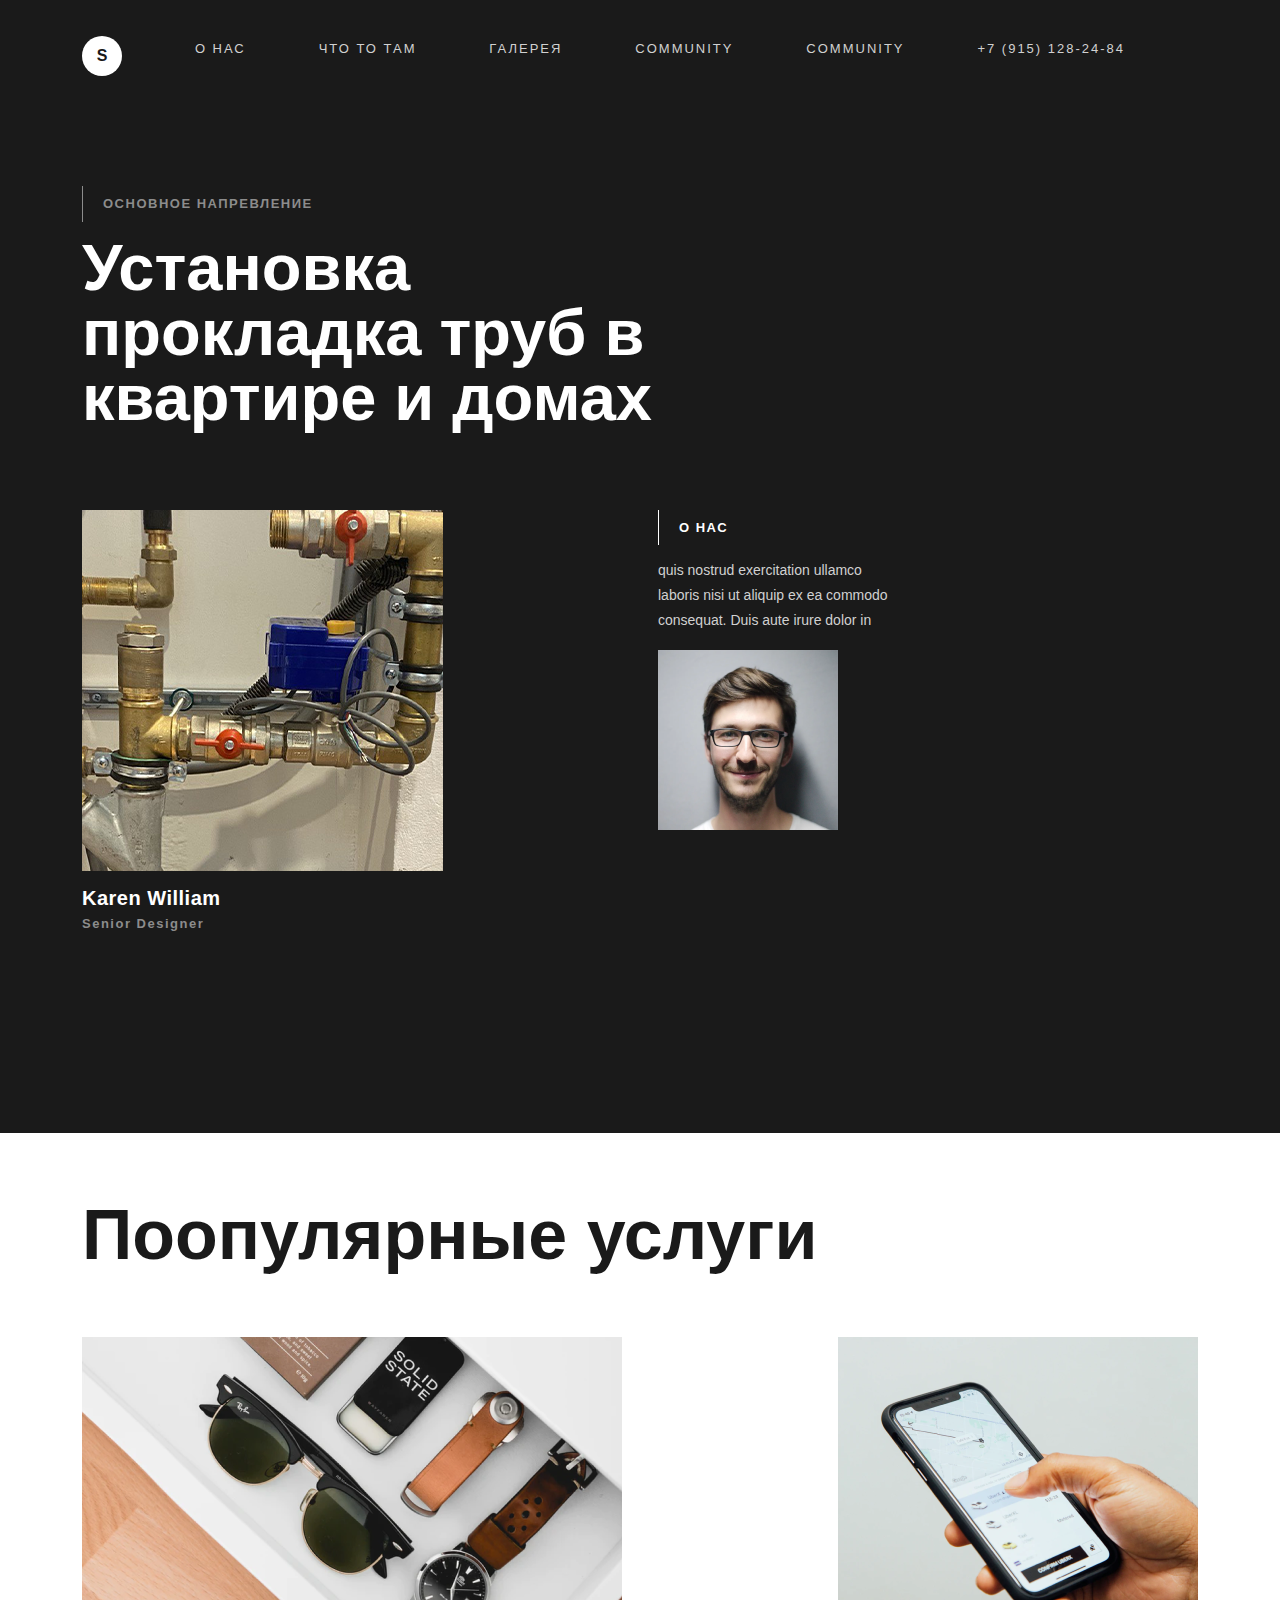
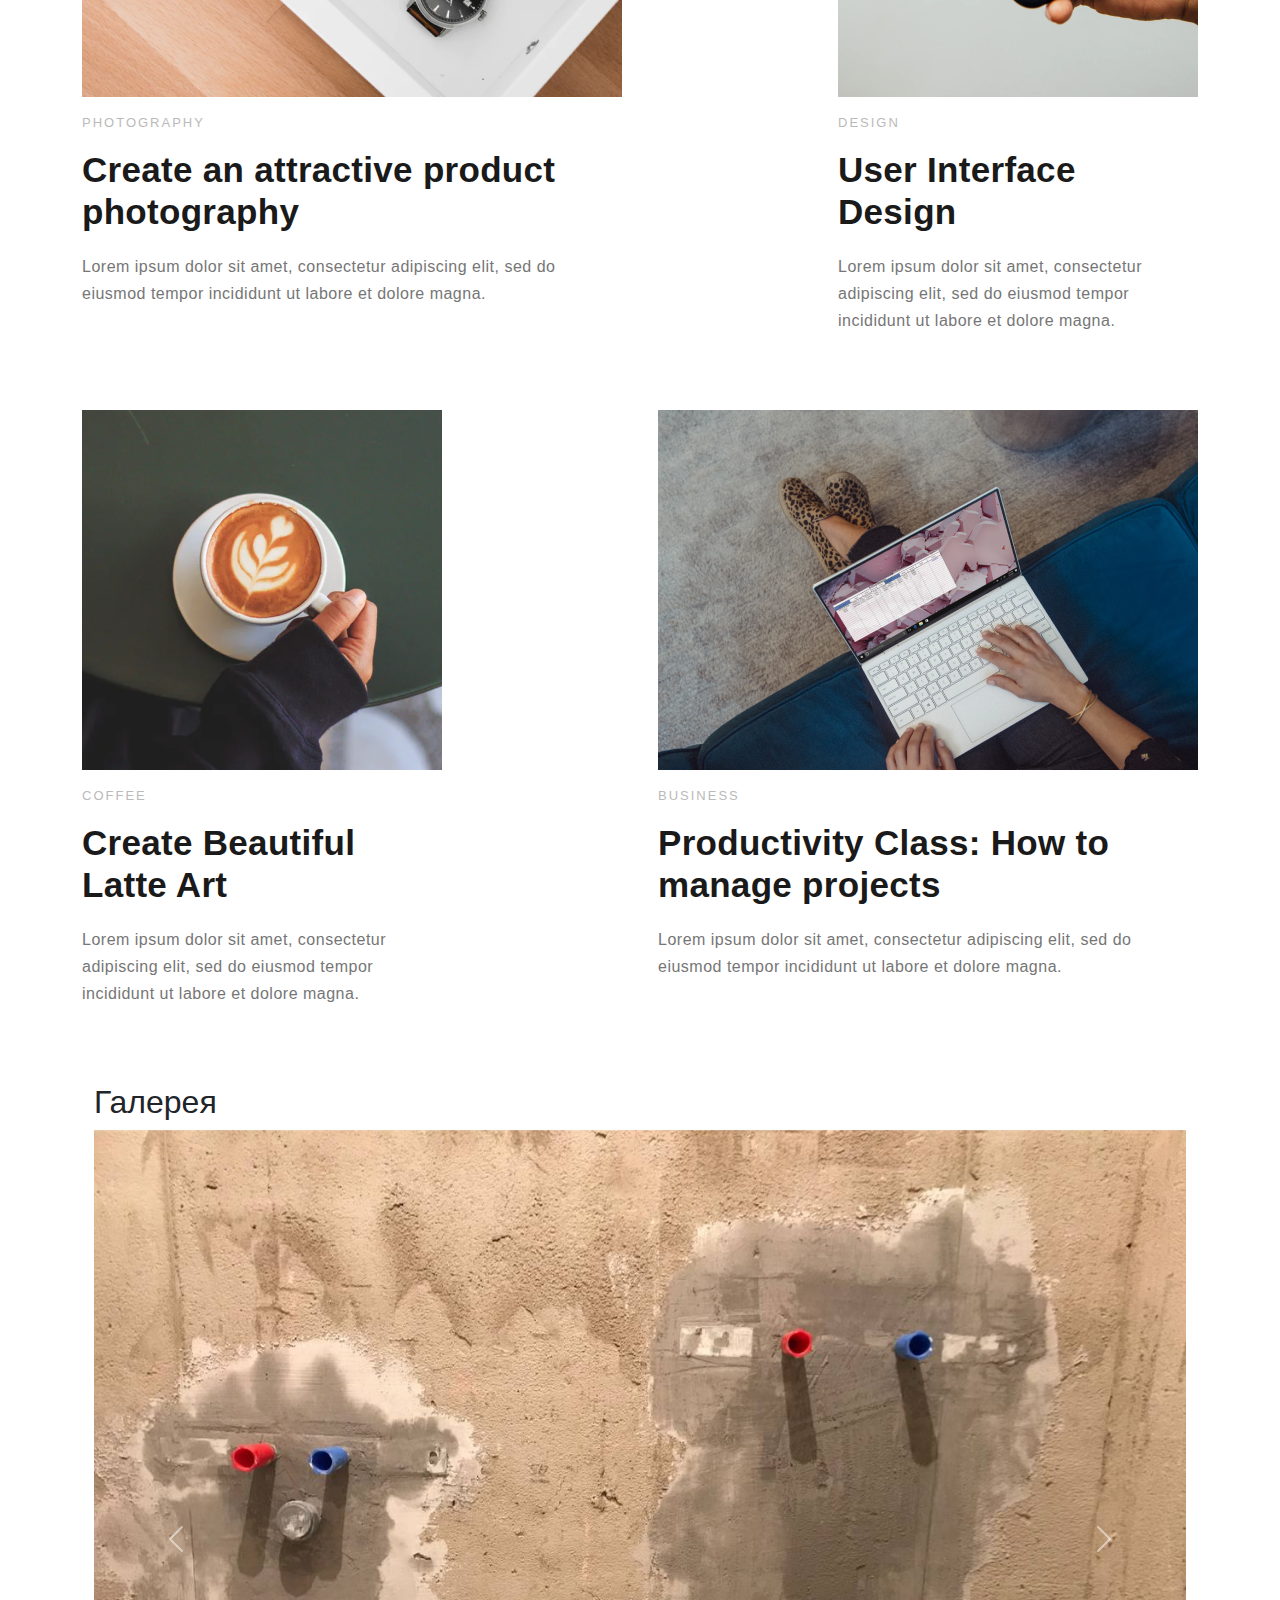
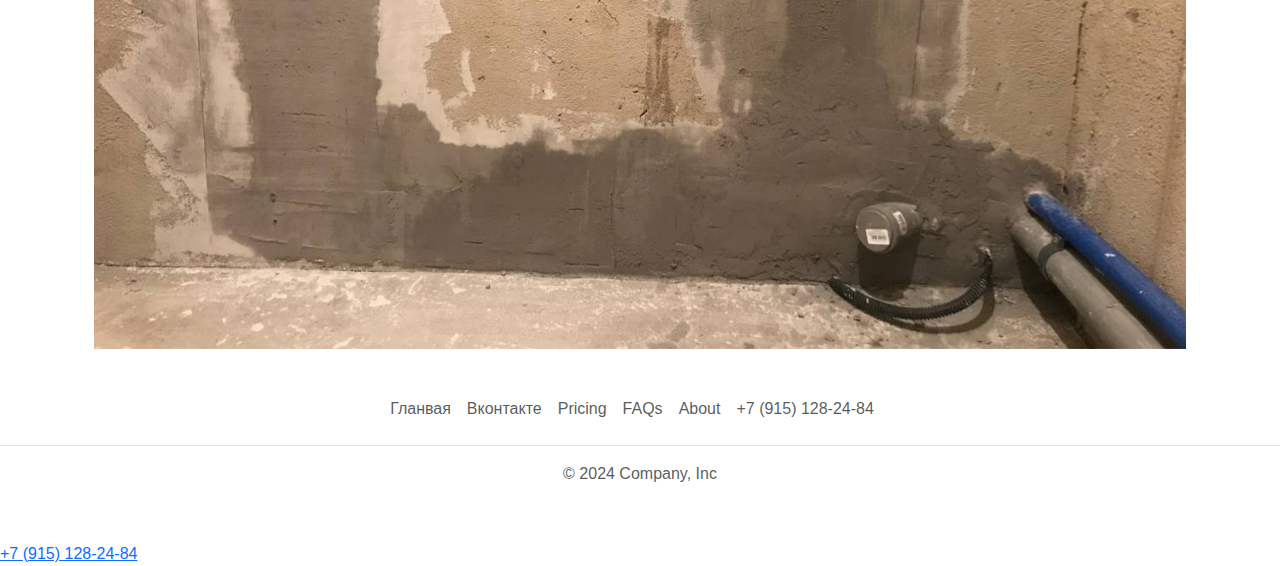
==== index.html @ 39fd5d06 "The main layout of the site has been made" ====
<!DOCTYPE html>
<html lang="en">

<head>
  <meta charset="UTF-8">
  <meta http-equiv="X-UA-Compatible" content="IE=edge">
  <meta name="viewport" content="width=device-width, initial-scale=1.0">
  <link rel="stylesheet" href="style.css">
  <link href="https://cdn.jsdelivr.net/npm/bootstrap@5.3.3/dist/css/bootstrap.min.css" rel="stylesheet" integrity="sha384-QWTKZyjpPEjISv5WaRU9OFeRpok6YctnYmDr5pNlyT2bRjXh0JMhjY6hW+ALEwIH" crossorigin="anonymous">
  <title>Установка прокладка труб в квартире и домах</title>
</head>
<!-- header -->
<body>
  <header class="header">
    <div class="container">
      <nav class="navigation">
        <a href="" class="logo">S</a>
        <a href="/" class="mob-btn">=</a>
        <ul class="navigation-holder">
          <li class="nav-links">
            <a href="expoler.html">О нас</a>
          </li>
          <li class="nav-links">
            <a href="#">что то там</a>
          </li>
          <li class="nav-links">
            <a href="gallery.html">Галерея</a>
          </li>
          <li class="nav-links">
            <a href="#">Community</a>
          </li>
          <li class="nav-links">
            <a href="">Community</a>
          </li>
          <li class="nav-links">
            <a href="tel:">+7 (915) 128-24-84</a>
          </li>
        </ul>
      </nav>
      <section class="header-title">
        <span class="header-subtitle-text">Основное напревление</span>
        <h1 class="header-title-text">
          Установка прокладка труб в квартире и домах
        </h1>
 
      </section>
      <section class="header-info-block">
        <div class="card-info">
          <img src="img/girl-avatar.png" alt="" class="card-info-img">
          <h2 class="info-title">Karen William</h2>
          <span class="info-subtitle">Senior Designer</span>
        </div>

        <div class="card-about">
          <div class="about-text-wrapper">
            <span class="about-subtitle-text">О нас</span>
            <p class="about-desc">
              quis nostrud exercitation ullamco
              laboris nisi ut aliquip ex ea commodo
              consequat. Duis aute irure dolor in
            </p>
          </div>

          <div class="audio-holder">
<img src="img/man-avatar.png" alt="">
            </div>
            <div class="audio-author">
              </div>
            </div>
          </div>
        </div>
      </section> <!-- Конец header -->
    </div>
  </header>
  
                  <!-- exploler -->
  <main class="main-content">
    <div class="container">
      <section class="exploler">
        <h1 class="course-section-title">Поопулярные услуги <br> </h1>

        <section class="course-row">
          <div class="course-card card-big">
            <div class="img-container img-card-1">
              </span>
            </div>

            <div class="info-container">
              <h4 class="course-category">PHOTOGRAPHY</h4>

              <h2 class="course-title">Create an attractive product photography</h2>

              <p class="course-desc">Lorem ipsum dolor sit amet, consectetur
                adipiscing elit, sed do eiusmod tempor
                incididunt ut labore et dolore magna.
              </p>
            </div>
          </div>

          <div class="course-card card-small">
            <div class="img-container img-card-2">
 
              </span>
            </div>

            <div class="info-container">
              <h4 class="course-category">DESIGN</h4>

              <h2 class="course-title">User Interface Design</h2>

              <p class="course-desc">Lorem ipsum dolor sit amet, consectetur
                adipiscing elit, sed do eiusmod tempor
                incididunt ut labore et dolore magna.
              </p>
            </div>
          </div>
        </section>

        <section class="course-row">
          <div class="course-card card-small">
            <div class="img-container img-card-3">
              </span>
            </div>

            <div class="info-container">
              <h4 class="course-category">COFFEE</h4>

              <h2 class="course-title">Create Beautiful Latte Art</h2>

              <p class="course-desc">Lorem ipsum dolor sit amet, consectetur
                adipiscing elit, sed do eiusmod tempor
                incididunt ut labore et dolore magna.
              </p>
            </div>
          </div>

          <div class="course-card card-big">
            <div class="img-container img-card-4">

              </span>
            </div>

            <div class="info-container">
              <h4 class="course-category">BUSINESS</h4>

              <h2 class="course-title">Productivity Class: How to manage projects</h2>

              <p class="course-desc">Lorem ipsum dolor sit amet, consectetur
                adipiscing elit, sed do eiusmod tempor
                incididunt ut labore et dolore magna.
              </p>
            </div>
          </div>
        </section>

      </section> <!-- конец section.courses -->

                     <!-- gallery -->
                     <div class="container-sm">
                      <h2>Галерея</h2>
                     <div id="carouselExampleAutoplaying" class="carousel slide" data-bs-ride="carousel">
                      <div class="carousel-inner">
                        <div class="carousel-item active">
                          <img src="img/12.jpg" class="d-block w-100" alt="...">
                        </div>
                        <div class="carousel-item">
                          <img src="img/15.jpg" class="d-block w-100" alt="...">
                        </div>
                        <div class="carousel-item">
                          <img src="img/14.jpg" class="d-block w-100" alt="...">
                        </div>
                      </div>
                      <button class="carousel-control-prev" type="button" data-bs-target="#carouselExampleAutoplaying" data-bs-slide="prev">
                        <span class="carousel-control-prev-icon" aria-hidden="true"></span>
                        <span class="visually-hidden">Предыдущий</span>
                      </button>
                      <button class="carousel-control-next" type="button" data-bs-target="#carouselExampleAutoplaying" data-bs-slide="next">
                        <span class="carousel-control-next-icon" aria-hidden="true"></span>
                        <span class="visually-hidden">Следующий</span>
                      </button>
                    </div>
                  </div>

    </div>
  </main>
  
  <footer class="py-3 my-4">
    <ul class="nav justify-content-center border-bottom pb-3 mb-3">
      <li class="nav-item"><a href="#" class="nav-link px-2 text-muted">Гланвая</a></li>
      <li class="nav-item"><a href="#" class="nav-link px-2 text-muted">Вконтакте</a></li>
      <li class="nav-item"><a href="#" class="nav-link px-2 text-muted">Pricing</a></li>
      <li class="nav-item"><a href="#" class="nav-link px-2 text-muted">FAQs</a></li>
      <li class="nav-item"><a href="#" class="nav-link px-2 text-muted">About</a></li>
      <li class="nav-item"><a href="tel:" class="nav-link px-2 text-muted">+7 (915) 128-24-84 </li>
    </ul>
    <p class="text-center text-muted">© 2024 Company, Inc</p>
  </footer>
</body>
<script src="https://cdn.jsdelivr.net/npm/bootstrap@5.3.3/dist/js/bootstrap.bundle.min.js" integrity="sha384-YvpcrYf0tY3lHB60NNkmXc5s9fDVZLESaAA55NDzOxhy9GkcIdslK1eN7N6jIeHz" crossorigin="anonymous"></script>
</html>

<a href="tel:">+7 (915) 128-24-84</a>
---- style.css ----
@import url('https://cdn-uicons.flaticon.com/uicons-regular-rounded/css/uicons-regular-rounded.css');

* {
  box-sizing: border-box;
  margin: 0;
  font-family: Arial, Helvetica, sans-serif;
}

.container {
  max-width: 1080px;
  margin: 0 auto;
}

/* HEADER */
.header {
  background-color: #1A1A1A;
  padding-top: 36px;
  padding-bottom: 200px;
}

.navigation {
  display: flex;
  justify-content: space-between;
  align-items: center;
}

.logo {
  width: 40px;
  height: 40px;
  border-radius: 50%;
  background-color: #fff;
  display: flex;
  justify-content: center;
  align-items: center;
  text-decoration: none;
  color: #1A1A1A;
  font-weight: bold;
}

.navigation-holder {
  list-style-type: none;
  padding: 0;
  display: flex;
  flex-grow: 1;
  justify-content: space-evenly;
}

.nav-links a {
  text-decoration: none;
  color: #D1D1D1;
  text-transform: uppercase;
  letter-spacing: 2px;
  font-size: 13px;
}

.header__phone-link a {
  text-decoration: none;
  color: #D1D1D1;
  text-transform: uppercase;
  letter-spacing: 2px;
  font-size: 13px;
}

.nav-gallery-links a{
  text-decoration: none;
  color: #000000;
  text-transform: uppercase;
  letter-spacing: 2px;
  font-size: 13px;
}

.header-title {
  margin-top: 110px;
  margin-bottom: 80px;
  position: relative;
}

.header-subtitle-text {
  display: inline-block;
  border-left: 1px solid #8C8C8C;
  padding: 8px 0 8px 20px;
  color: #8C8C8C;
  font-weight: bold;
  text-transform: uppercase;
  font-size: 13px;
  letter-spacing: 1.5px;
  margin-bottom: 13px;
}

.header-title-text {
  font-size: 65px;
  font-weight: bold;
  color: #fff;
  max-width: 620px;
  line-height: 1;
}

.join {
  background-color: #FEBE02;
  position: absolute;
  right: 0;
  bottom: 0;
  width: 110px;
  height: 110px;
  padding: 16px;
  display: flex;
  flex-direction: column;
  justify-content: space-evenly;
  align-items: flex-start;
  text-decoration: none;
  color: #1A1A1A;
  font-weight: bold;
  border-radius: 6px;
}

.header-info-block {
  display: flex;
  justify-content: space-between;
}

.card-info {
  max-width: 361px;
}

.card-info-img {
  display: flex;
}

.info-title {
  font-size: 20px;
  font-weight: bold;
  color: #fff;
  letter-spacing: 0.5px;
  margin-top: 15px;
  margin-bottom: 4px;
}

.info-subtitle {
  font-size: 13px;
  color: #8C8C8C;
  font-weight: bold;
  letter-spacing: 1.5px;
  display: block;
}

.about-subtitle-text {
  display: inline-block;
  border-left: 1px solid #fff;
  padding: 8px 0 8px 20px;
  color: #fff;
  font-weight: bold;
  text-transform: uppercase;
  font-size: 13px;
  letter-spacing: 1.5px;
  margin-bottom: 13px;
}

.about-desc {
  color: #D1D1D1;
  max-width: 240px;
  font-size: 14px;
  line-height: 1.8;
}

.audio-holder {
  width: 540px;
}

.audio-block {
  background-color: #242424;
  display: flex;
  margin-top: 61px;
}

.audio-container {
  display: flex;
  align-items: center;
  justify-content: center;
  flex: 1;
  position: relative;
  padding: 0 34px;
}

.play-btn {
  display: flex;
  background-color: blue;
  width: 40px;
  height: 40px;
  align-items: center;
  justify-content: center;
  position: absolute;
  right: 0;
  bottom: 0;
}

.about-title {
  font-size: 20px;
  font-weight: bold;
  color: #fff;
  letter-spacing: 0.5px;
  margin-top: 15px;
  margin-bottom: 4px;
  text-align: center;
}

.about-subtitle {
  font-size: 13px;
  color: #8C8C8C;
  font-weight: bold;
  letter-spacing: 1.5px;
  text-align: center;
  display: block;
}

.audio-detail {
  flex: 1;
}

.control {
  position: absolute;
  right: 0;
  bottom: 0;
}

.control i {
  width: 40px;
  height: 40px;
  display: flex;
  justify-content: center;
  align-items: center;
  font-size: 1.25rem;
  background-color: blue;
  color: white;
  cursor: pointer;
}

.audio-author {
  display: flex;
  justify-content: center;
  position: relative;
}

.time {
  color: #fff;
  position: absolute;
  top: 10px;
  right: 0;
}

/* MAIN CONTENT */

.course-section-title {
  font-weight: 600;
  font-size: 70px;
  color: #1A1A1A;
  margin: 60px 0;
}
.course-row {
  display: flex;
  justify-content: space-between;
  margin-bottom: 60px;
}

.card-big {
  width: 540px;
}
.card-small {
  width: 360px;
}

.img-container {
  background-size: cover;
  background-position: center;
  background-repeat: no-repeat;
  height: 360px;
  display: flex;
  flex-direction: row;
  align-items: flex-end;
  padding-bottom: 20px;
  padding-left: 20px;
}
.img-card-1 {background-image: url(img/card-1.png);}

.btn-time {
  background-color: #fff;
  border-radius: 5px;
  color: #111;
  padding: 6px 12px;
  display: inline-block;
  margin-right: 8px;
}
.btn-raiting {
  width: 77px;
  background-color: #111;
  border-radius: 5px;
  color: #fff;
  padding: 6px 0px;
  display: inline-flex;
  align-items: center;
  justify-content: space-evenly;
}

.course-category {
  font-size: 13px;
  letter-spacing: 2px;
  color: #BABABA;
  font-weight: 400;
  margin: 18px 0;
}
.course-title {
  font-size: 35px;
  font-weight: bold;
  letter-spacing: 0.3px;
  color: #1A1A1A;
  margin-bottom: 20px;
}
.course-desc {
  font-size: 16px;
  font-weight: 400;
  color: #767676;
  line-height: 1.7;
  letter-spacing: 0.5px;
}

.img-card-2 {background-image: url(./img/card-2.png);}

.img-card-3 {background-image: url(./img/card-3.png);}

.img-card-4 {background-image: url(./img/card-4.png);}

/* FOOTER */

.footer {
  background-color: #F5F6F8;
  padding: 60px 0;
}
.course-info-title {
  font-weight: 600;
  font-size: 70px;
  color: #1A1A1A;
  padding-bottom: 40px;
}

.footer-row {
  display: flex;
  justify-content: space-between;
  align-items: center;
  border-bottom: 1px solid #939495;
  padding: 30px 0;
}
.left-block {
  display: flex;
  align-items: center;
}
.course-number {
  font-style: normal;
  font-weight: 600;
  font-size: 25px;
  color: #A2A2A4;
}

.course-block {
  margin-left: 60px;
  line-height: 1.5;
}
.course-name {
  font-style: normal;
  font-weight: 400;
  font-size: 50px;
  letter-spacing: 0.8px;
  color: #000000;
}
.course-count {
  font-style: normal;
  font-weight: 400;
  font-size: 14px;
  letter-spacing: 0.5px;
  color: #9A9A9B;
}
.footer-row:last-child {
  border-bottom: none;
}

.mob-btn {
  display: none;
}


/* MEDIA QUERIES */

@media (max-width: 1120px) {
  .container {
    padding: 0 20px;
  }
}

@media (max-width: 992px) {
  /* Для аудиоблока */
  .header-info-block {
    flex-direction: column;
  }
  .card-about {
    align-self: flex-end;
    margin-top: 60px;
  }
  .audio-container {
    order: -1;
  }

  /* Для основного раздела */
  .course-row {
    flex-wrap: wrap;
    margin-bottom: 0;
  }
  .course-card {
    display: flex;
    margin-bottom: 60px;
  }
  .card-big, .card-small {
    width: 100%;
  }
  .img-container, .info-container {
    width: 50%;
  }
  .img-card-1, .img-card-3 {
    margin-right: 40px;
  }
  .img-card-2, .img-card-4 {
    order: 2;
    margin-left: 40px;
  }
}

@media (max-width: 756px) {
  /* Для основного раздела */
  .course-card {
    flex-direction: column;
  }
  .img-card-1, .img-card-3, .img-card-2, .img-card-4 {
    margin: 0;
  }
  .img-container, .info-container {
    width: 100%;
  }
  .img-card-2, .img-card-4 {
    order: -1;
  }
}

@media (max-width: 578px) {
   /* Для меню */
  .navigation-holder {
    display: none;
  }
  .mob-btn {
    display: inline-block;
    text-decoration: none;
    font-size: 60px;
    color: #fff;
  }

  /* Заголовок в шапке */
  .header-title-text {
    font-size: 60px;
  }

  /* Кнопка Join */
  .join {
    display: none;
  }

  /* Изображение девушки */
  .card-info-img {
    max-width: 100%;
  }

  /* Для аудиоблока */
  .audio-holder, .card-about {
    width: 100%;
  }
  .audio-block img {
    display: none;
  }
  .audio-container {
    padding: 0 42px 0 0;
  }
  .control i {
    height: 48px;
  }

  /* Для футера */ 
  .course-name {
    font-size: 24px;
  }
}
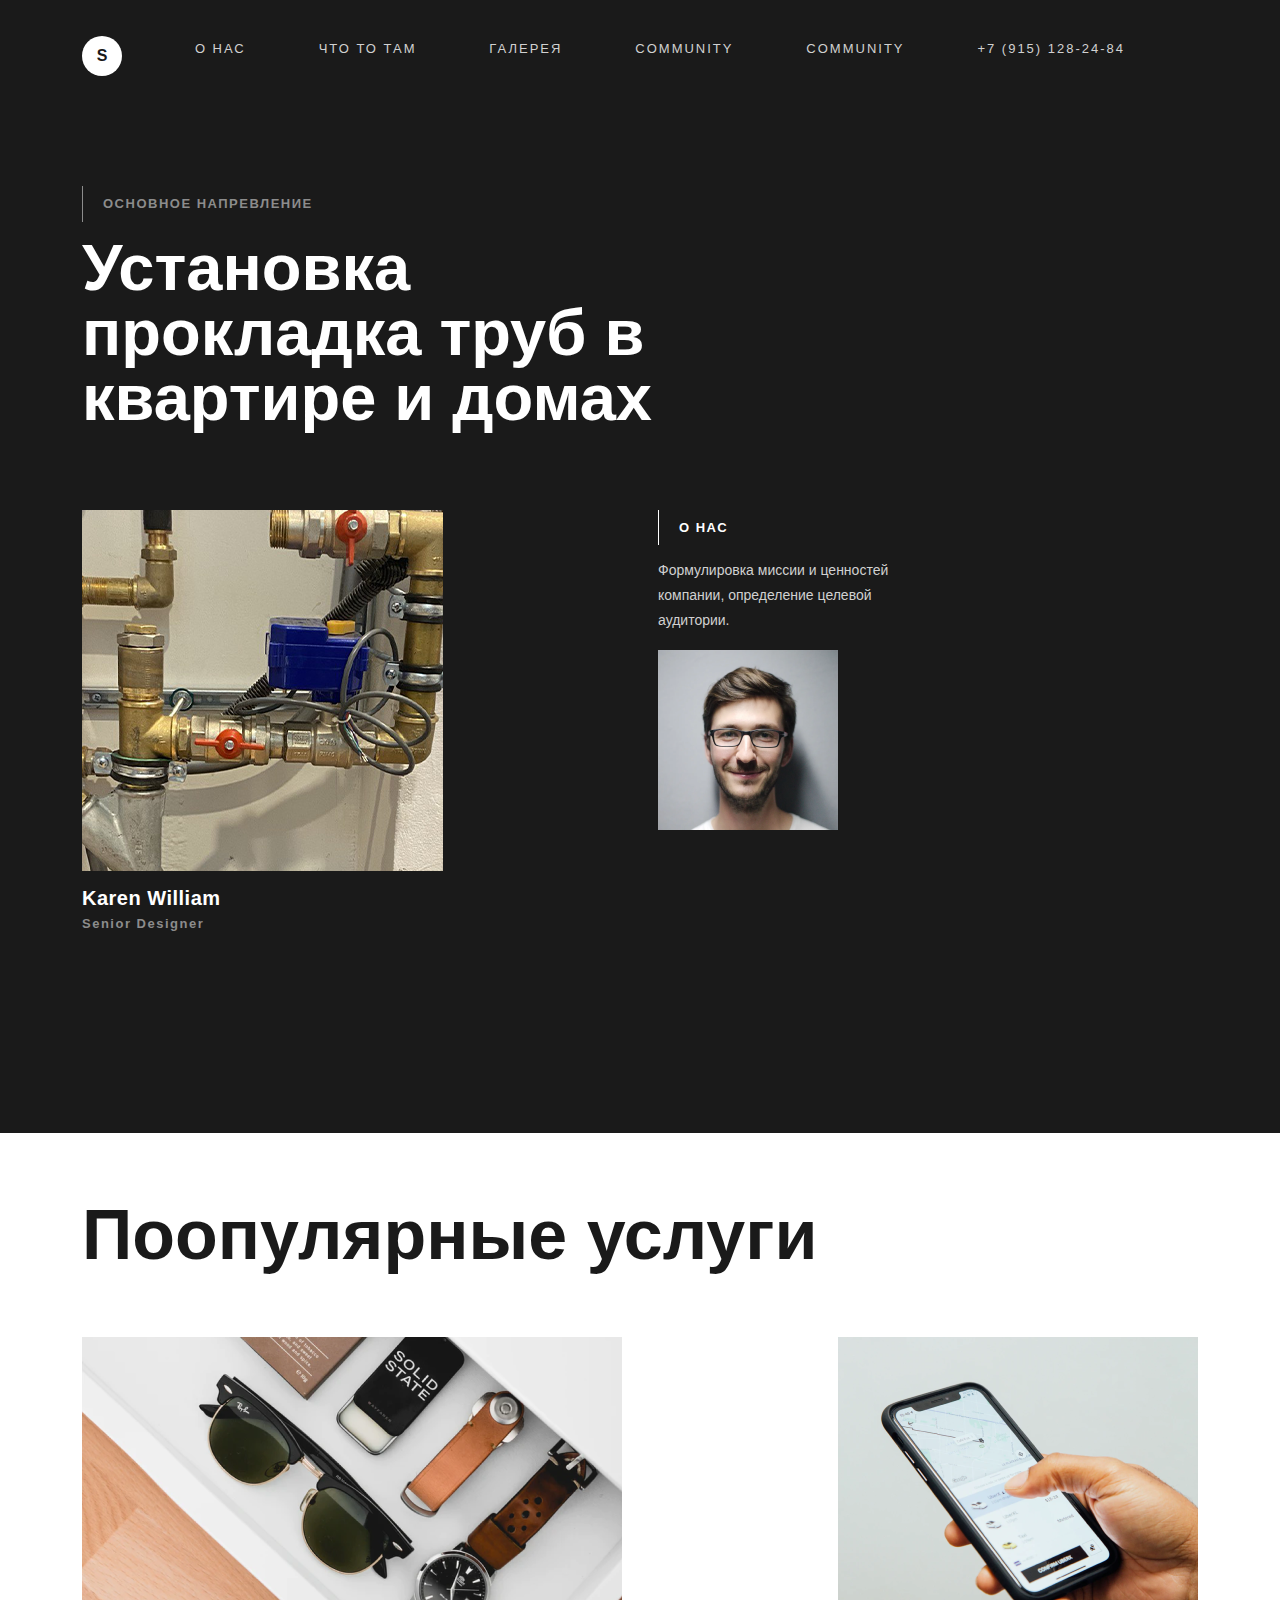
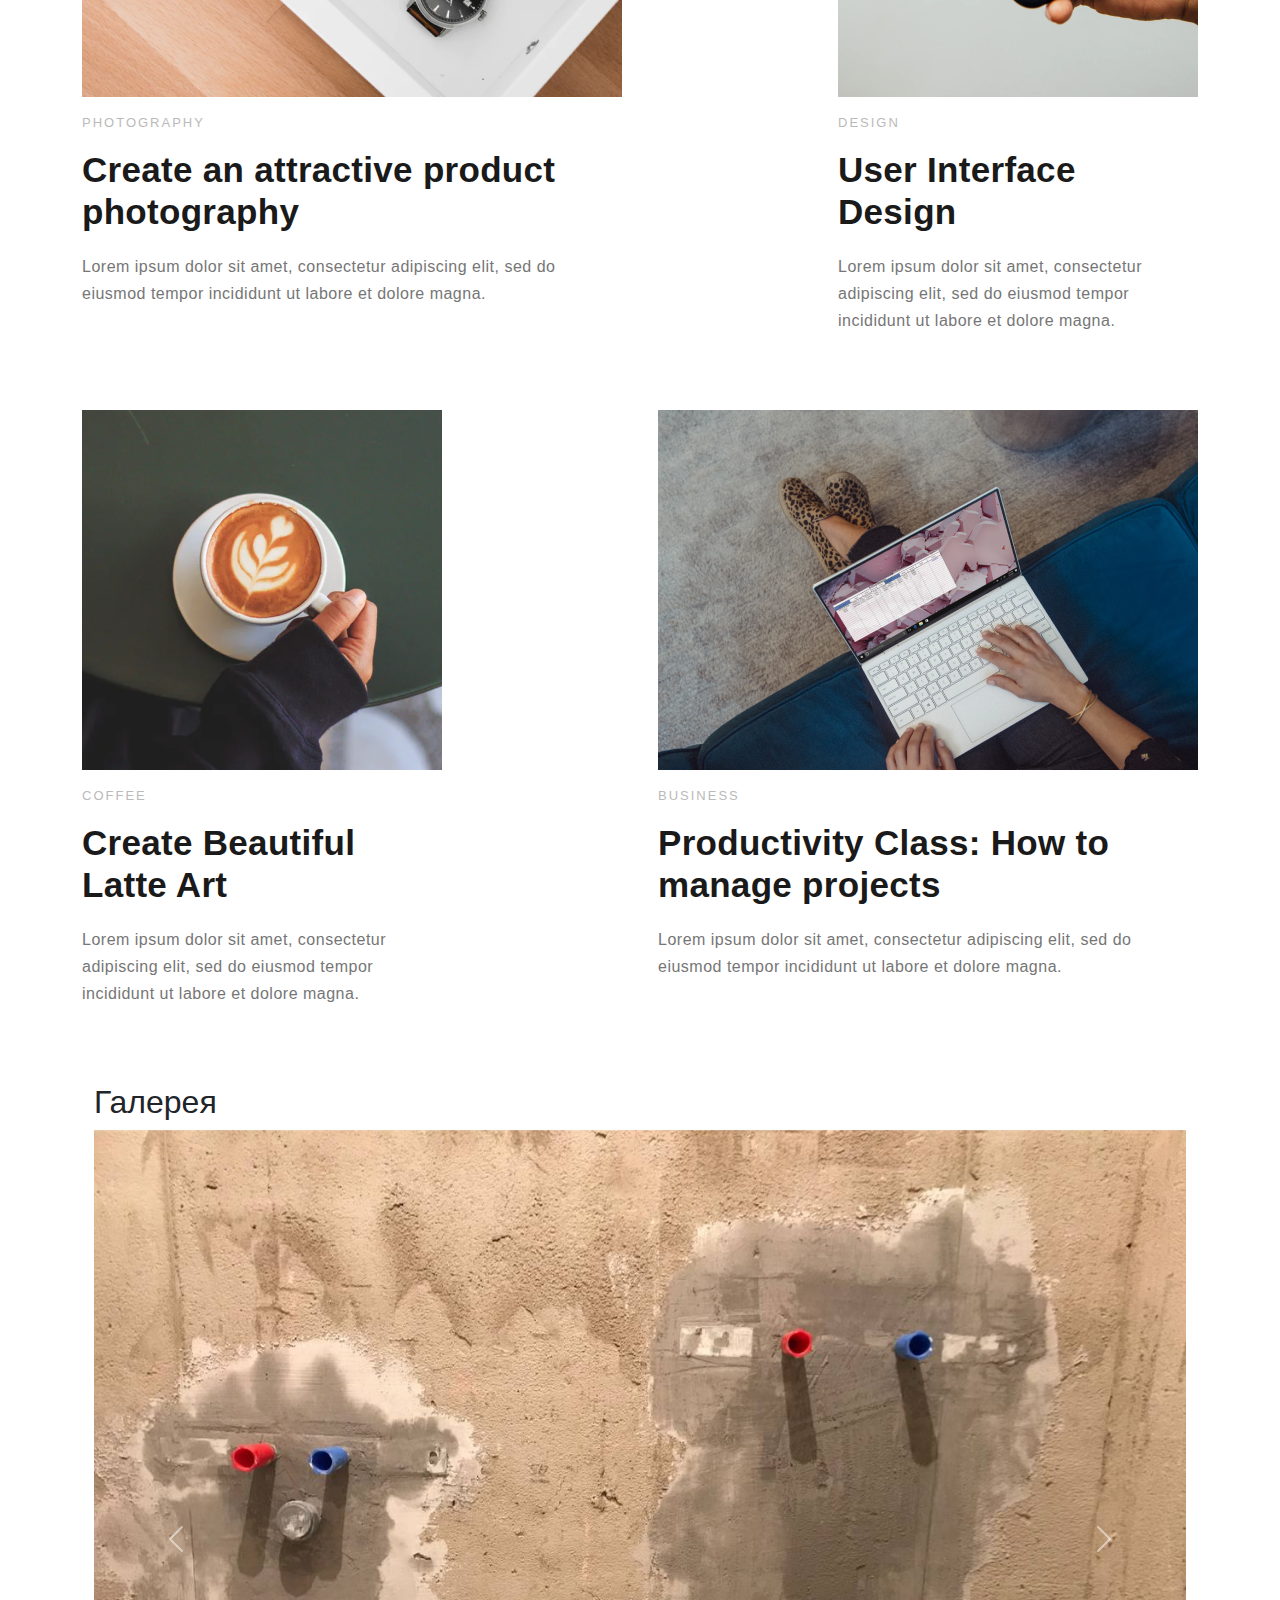
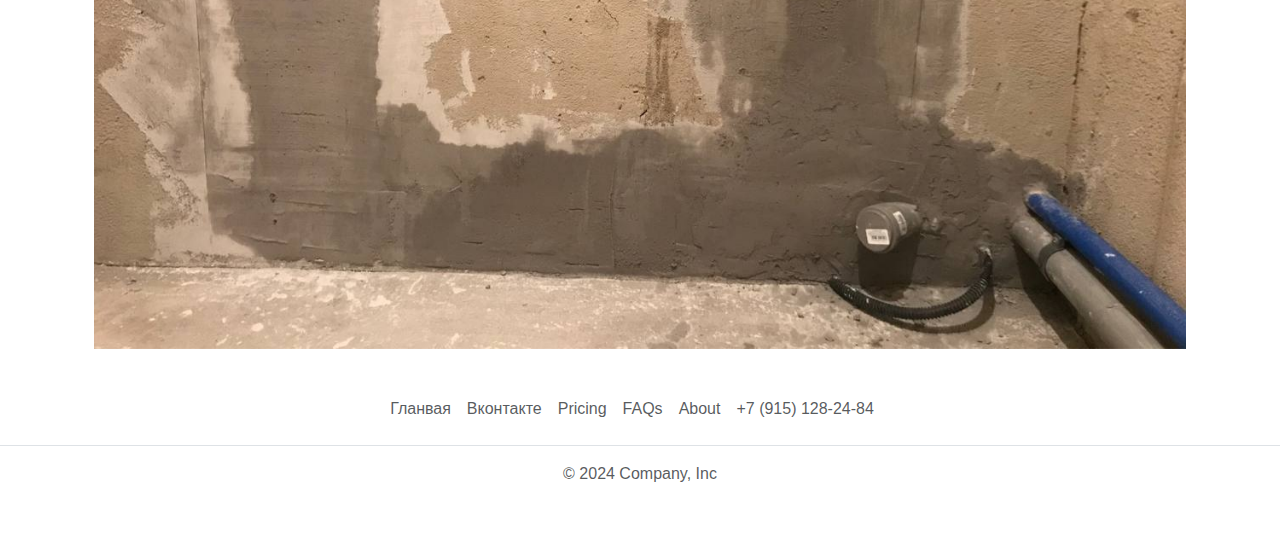
==== commit aebb5ee2: "a few bugs have been fixed" ====
--- a/index.html
+++ b/index.html
@@ -55,9 +55,7 @@
           <div class="about-text-wrapper">
             <span class="about-subtitle-text">О нас</span>
             <p class="about-desc">
-              quis nostrud exercitation ullamco
-              laboris nisi ut aliquip ex ea commodo
-              consequat. Duis aute irure dolor in
+              Формулировка миссии и ценностей компании, определение целевой аудитории.
             </p>
           </div>
 
@@ -69,7 +67,8 @@
             </div>
           </div>
         </div>
-      </section> <!-- Конец header -->
+      </section> 
+      <!-- Конец header -->
     </div>
   </header>
   
@@ -187,7 +186,7 @@
   <footer class="py-3 my-4">
     <ul class="nav justify-content-center border-bottom pb-3 mb-3">
       <li class="nav-item"><a href="#" class="nav-link px-2 text-muted">Гланвая</a></li>
-      <li class="nav-item"><a href="#" class="nav-link px-2 text-muted">Вконтакте</a></li>
+      <li class="nav-item"><a href="#" class="nav-link px-2 text-muted">Вконтакте</a> </li>
       <li class="nav-item"><a href="#" class="nav-link px-2 text-muted">Pricing</a></li>
       <li class="nav-item"><a href="#" class="nav-link px-2 text-muted">FAQs</a></li>
       <li class="nav-item"><a href="#" class="nav-link px-2 text-muted">About</a></li>
@@ -199,4 +198,4 @@
 <script src="https://cdn.jsdelivr.net/npm/bootstrap@5.3.3/dist/js/bootstrap.bundle.min.js" integrity="sha384-YvpcrYf0tY3lHB60NNkmXc5s9fDVZLESaAA55NDzOxhy9GkcIdslK1eN7N6jIeHz" crossorigin="anonymous"></script>
 </html>
 
-<a href="tel:">+7 (915) 128-24-84</a>+
--- a/style.css
+++ b/style.css
@@ -492,4 +492,9 @@
   .course-name {
     font-size: 24px;
   }
-}+}
+
+ /* exloder  css*/
+ .header-text{
+  color: #ffffff;
+ }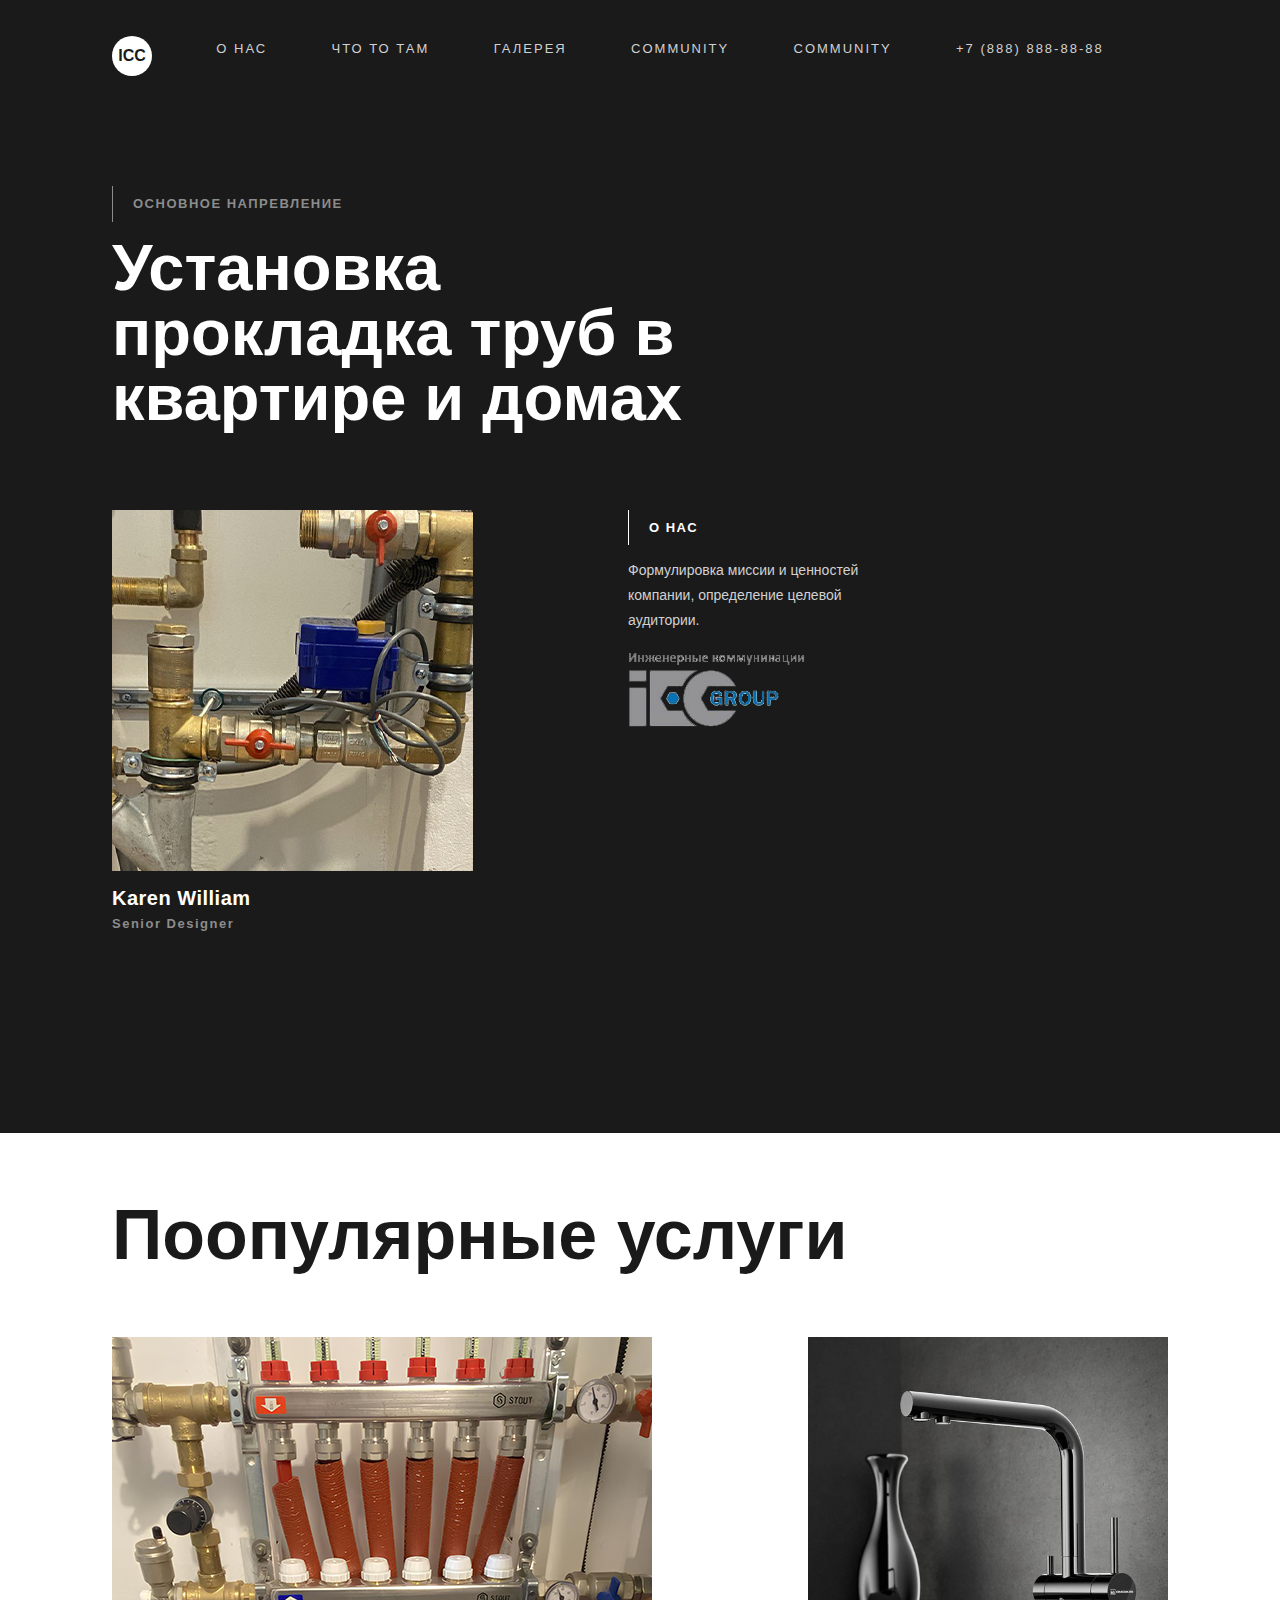
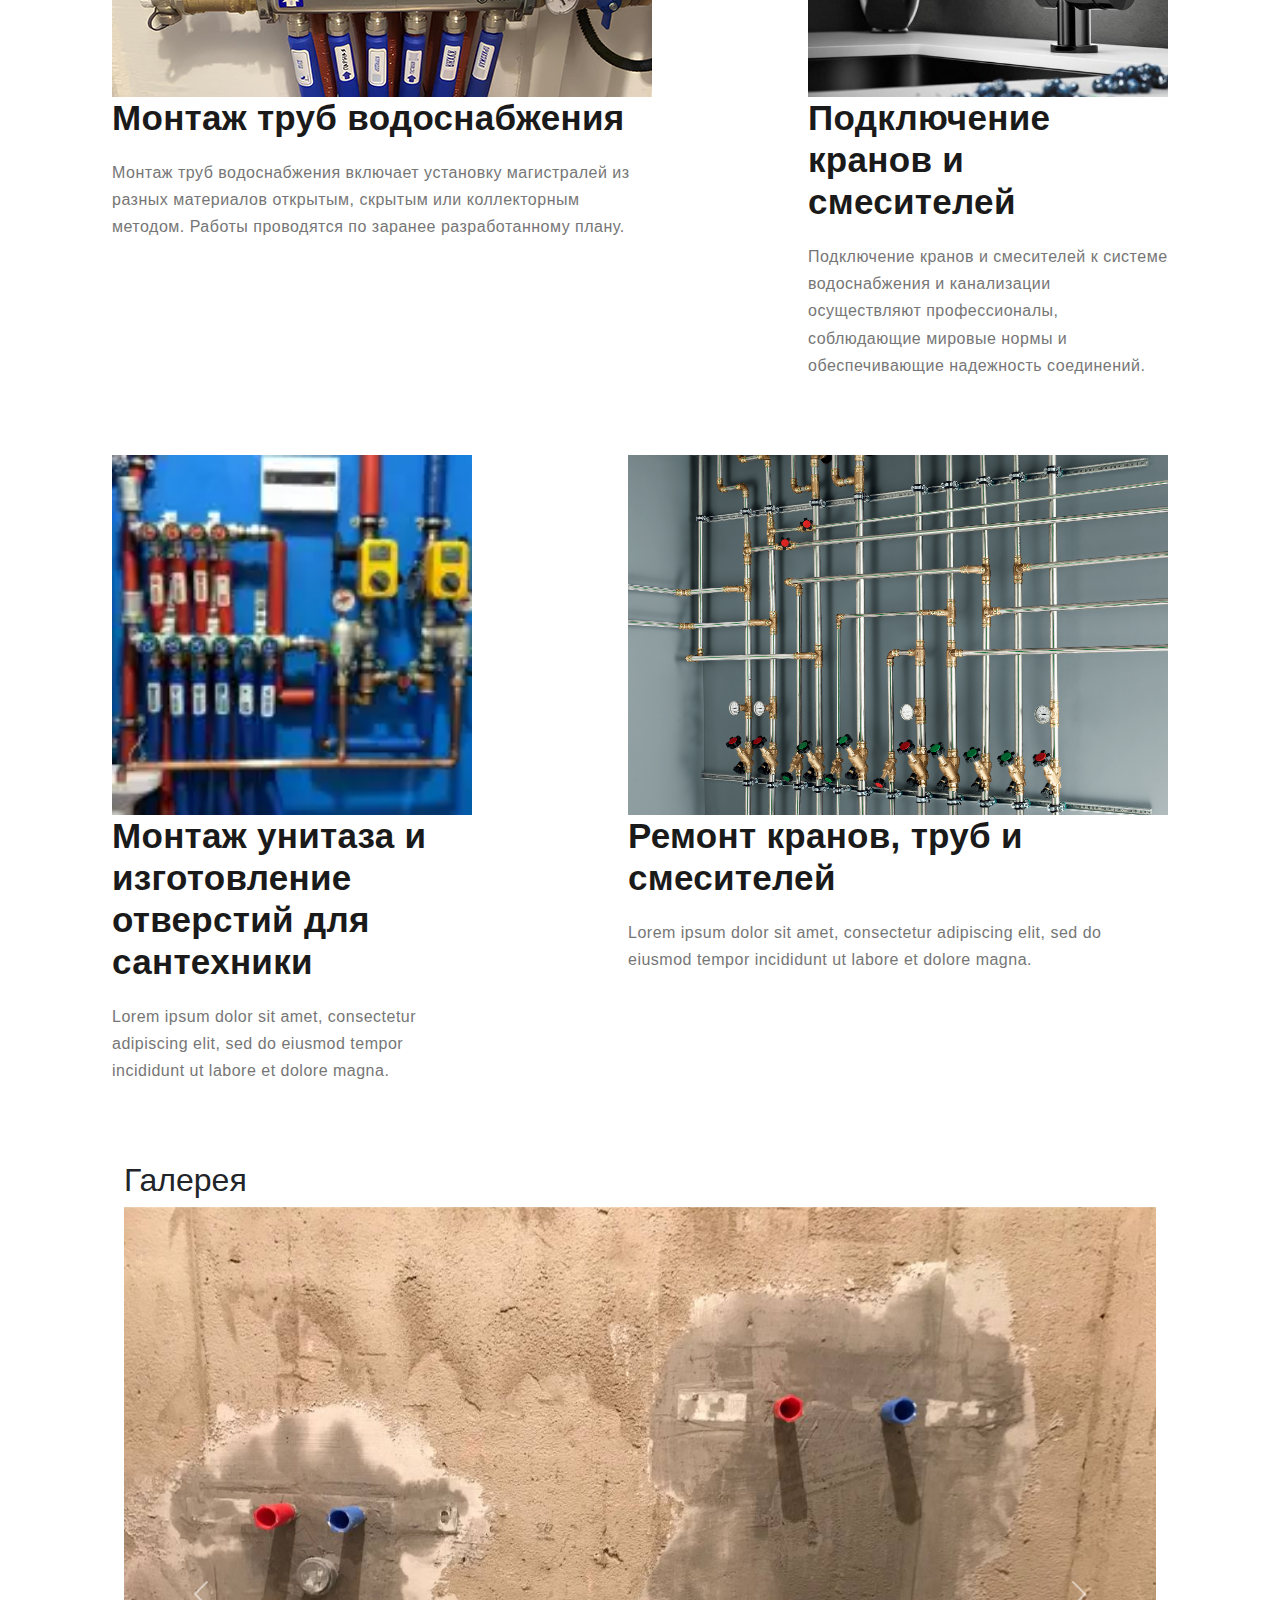
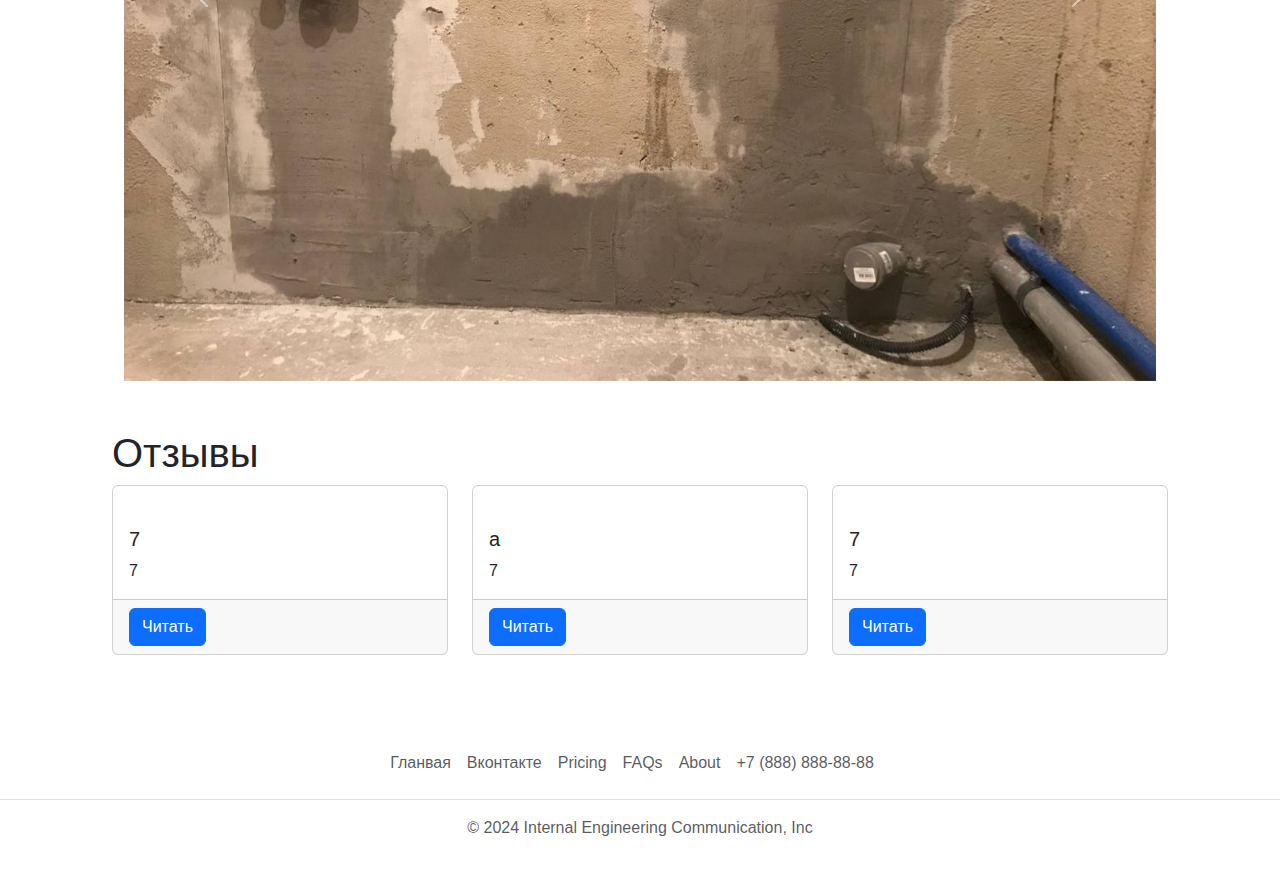
==== commit baea8dc3: "added new photos" ====
--- a/index.html
+++ b/index.html
@@ -5,8 +5,13 @@
   <meta charset="UTF-8">
   <meta http-equiv="X-UA-Compatible" content="IE=edge">
   <meta name="viewport" content="width=device-width, initial-scale=1.0">
-  <link rel="stylesheet" href="style.css">
+ 
   <link href="https://cdn.jsdelivr.net/npm/bootstrap@5.3.3/dist/css/bootstrap.min.css" rel="stylesheet" integrity="sha384-QWTKZyjpPEjISv5WaRU9OFeRpok6YctnYmDr5pNlyT2bRjXh0JMhjY6hW+ALEwIH" crossorigin="anonymous">
+  <link href="https://unpkg.com/aos@2.3.1/dist/aos.css" rel="stylesheet">
+  <link rel="preconnect" href="https://fonts.googleapis.com">
+<link rel="preconnect" href="https://fonts.gstatic.com" crossorigin>
+<link href="https://fonts.googleapis.com/css2?family=Seymour+One&display=swap" rel="stylesheet">
+<link rel="stylesheet" href="style.css">
   <title>Установка прокладка труб в квартире и домах</title>
 </head>
 <!-- header -->
@@ -14,7 +19,7 @@
   <header class="header">
     <div class="container">
       <nav class="navigation">
-        <a href="" class="logo">S</a>
+        <a href="" class="logo">ICC</a>
         <a href="/" class="mob-btn">=</a>
         <ul class="navigation-holder">
           <li class="nav-links">
@@ -33,7 +38,7 @@
             <a href="">Community</a>
           </li>
           <li class="nav-links">
-            <a href="tel:">+7 (915) 128-24-84</a>
+            <a href="tel:">+7 (888) 888-88-88</a>
           </li>
         </ul>
       </nav>
@@ -60,11 +65,11 @@
           </div>
 
           <div class="audio-holder">
-<img src="img/man-avatar.png" alt="">
+<img src="img/logo.png" alt="">
             </div>
             <div class="audio-author">
               </div>
-            </div>
+            </div>  
           </div>
         </div>
       </section> 
@@ -72,7 +77,7 @@
     </div>
   </header>
   
-                  <!-- exploler -->
+                  <!-- услуги -->
   <main class="main-content">
     <div class="container">
       <section class="exploler">
@@ -85,9 +90,43 @@
             </div>
 
             <div class="info-container">
-              <h4 class="course-category">PHOTOGRAPHY</h4>
-
-              <h2 class="course-title">Create an attractive product photography</h2>
+              <!-- <h4 class="course-category">PHOTOGRAPHY</h4> -->
+
+              <h2 class="course-title">Монтаж труб водоснабжения</h2>
+
+              <p class="course-desc">Монтаж труб водоснабжения включает установку магистралей из разных материалов открытым, скрытым или коллекторным методом. 
+                Работы проводятся по заранее разработанному плану.
+              </p>
+            </div>
+          </div>
+
+          <div class="course-card card-small">
+            <div class="img-container img-card-2">
+ 
+              </span>
+            </div>
+
+            <div class="info-container">
+              <!-- <h4 class="course-category">DESIGN</h4> -->
+
+              <h2 class="course-title">Подключение кранов и смесителей</h2>
+
+              <p class="course-desc">Подключение кранов и смесителей к системе водоснабжения и канализации осуществляют профессионалы, соблюдающие мировые нормы и обеспечивающие надежность соединений.
+              </p>
+            </div>
+          </div>
+        </section>
+
+        <section class="course-row">
+          <div class="course-card card-small">
+            <div class="img-container img-card-3">
+              </span>
+            </div>
+
+            <div class="info-container">
+              <!-- <h4 class="course-category">COFFEE</h4> -->
+
+              <h2 class="course-title">Монтаж унитаза и изготовление отверстий для сантехники</h2>
 
               <p class="course-desc">Lorem ipsum dolor sit amet, consectetur
                 adipiscing elit, sed do eiusmod tempor
@@ -96,16 +135,16 @@
             </div>
           </div>
 
-          <div class="course-card card-small">
-            <div class="img-container img-card-2">
- 
-              </span>
-            </div>
-
-            <div class="info-container">
-              <h4 class="course-category">DESIGN</h4>
-
-              <h2 class="course-title">User Interface Design</h2>
+          <div class="course-card card-big">
+            <div class="img-container img-card-4">
+
+              </span>
+            </div>
+
+            <div class="info-container">
+              <!-- <h4 class="course-category">BUSINESS</h4> -->
+
+              <h2 class="course-title">Ремонт кранов, труб и смесителей</h2>
 
               <p class="course-desc">Lorem ipsum dolor sit amet, consectetur
                 adipiscing elit, sed do eiusmod tempor
@@ -114,44 +153,6 @@
             </div>
           </div>
         </section>
-
-        <section class="course-row">
-          <div class="course-card card-small">
-            <div class="img-container img-card-3">
-              </span>
-            </div>
-
-            <div class="info-container">
-              <h4 class="course-category">COFFEE</h4>
-
-              <h2 class="course-title">Create Beautiful Latte Art</h2>
-
-              <p class="course-desc">Lorem ipsum dolor sit amet, consectetur
-                adipiscing elit, sed do eiusmod tempor
-                incididunt ut labore et dolore magna.
-              </p>
-            </div>
-          </div>
-
-          <div class="course-card card-big">
-            <div class="img-container img-card-4">
-
-              </span>
-            </div>
-
-            <div class="info-container">
-              <h4 class="course-category">BUSINESS</h4>
-
-              <h2 class="course-title">Productivity Class: How to manage projects</h2>
-
-              <p class="course-desc">Lorem ipsum dolor sit amet, consectetur
-                adipiscing elit, sed do eiusmod tempor
-                incididunt ut labore et dolore magna.
-              </p>
-            </div>
-          </div>
-        </section>
-
       </section> <!-- конец section.courses -->
 
                      <!-- gallery -->
@@ -179,22 +180,73 @@
                       </button>
                     </div>
                   </div>
-
-    </div>
+                 </div>
+                                 <!-- что то типа отзывов ... -->
+                 <section class="articles py-5">
+                  <div class="container-xl p-0">
+                    <div class="container">
+                      <h1 class="gallery-title">Отзывы</h1>
+                      <div class="row">
+                        <div class="col-md-4">
+                          <div class="card h-100">
+                            <div class="card-body"><img class="card-img-top mb-4" src="" alt="">
+                              <h5 class="card-title">7</h5>
+                              <p class="card-text">7</p>
+                            </div>
+                            <div class="card-footer">   <a class="btn btn-primary" href="#">Читать</a></div>
+                          </div>
+                        </div>
+                        <div class="col-md-4">
+                          <div class="card h-100">
+                            <div class="card-body"><img class="card-img-top mb-4" src="" alt="">
+                              <h5 class="card-title">а </h5>
+                              <p class="card-text">7</p>
+                            </div>
+                            <div class="card-footer">   <a class="btn btn-primary" href="#">Читать</a></div>
+                          </div>
+                        </div>
+                        <div class="col-md-4">
+                          <div class="card h-100">
+                            <div class="card-body"><img class="card-img-top mb-4" src="" alt="">
+                              <h5 class="card-title">7</h5>
+                              <p class="card-text">7 </p>
+                            </div>
+                            <div class="card-footer">   <a class="btn btn-primary" href="#">Читать</a></div>
+                          </div>
+                        </div>
+                      </div>
+                    </div>
+                  </div>
+                </section>
   </main>
   
   <footer class="py-3 my-4">
     <ul class="nav justify-content-center border-bottom pb-3 mb-3">
-      <li class="nav-item"><a href="#" class="nav-link px-2 text-muted">Гланвая</a></li>
-      <li class="nav-item"><a href="#" class="nav-link px-2 text-muted">Вконтакте</a> </li>
-      <li class="nav-item"><a href="#" class="nav-link px-2 text-muted">Pricing</a></li>
-      <li class="nav-item"><a href="#" class="nav-link px-2 text-muted">FAQs</a></li>
-      <li class="nav-item"><a href="#" class="nav-link px-2 text-muted">About</a></li>
-      <li class="nav-item"><a href="tel:" class="nav-link px-2 text-muted">+7 (915) 128-24-84 </li>
+      <li class="nav-item"><a href="" class="nav-link px-2 text-muted">Гланвая</a></li>
+      <li class="nav-item"><a href="" class="nav-link px-2 text-muted">Вконтакте</a> </li>
+      <li class="nav-item"><a href="" class="nav-link px-2 text-muted">Pricing</a></li>
+      <li class="nav-item"><a href="" class="nav-link px-2 text-muted">FAQs</a></li>
+      <li class="nav-item"><a href="" class="nav-link px-2 text-muted">About</a></li>
+      <li class="nav-item"><a href="" class="nav-link px-2 text-muted">+7 (888) 888-88-88 </li>
     </ul>
-    <p class="text-center text-muted">© 2024 Company, Inc</p>
+    <p class="text-center text-muted">© 2024 Internal Engineering Communication, Inc</p>
   </footer>
 </body>
+<!-- Chatra {literal} -->
+<script>
+  (function(d, w, c) {
+      w.ChatraID = 'WPwM6zLL8XFHBE8ch';
+      var s = d.createElement('script');
+      w[c] = w[c] || function() {
+          (w[c].q = w[c].q || []).push(arguments);
+      };
+      s.async = true;
+      s.src = 'https://call.chatra.io/chatra.js';
+      if (d.head) d.head.appendChild(s);
+  })(document, window, 'Chatra');
+</script>
+<script src="https://unpkg.com/aos@2.3.1/dist/aos.js"></script>
+<!-- /Chatra {/literal} -->
 <script src="https://cdn.jsdelivr.net/npm/bootstrap@5.3.3/dist/js/bootstrap.bundle.min.js" integrity="sha384-YvpcrYf0tY3lHB60NNkmXc5s9fDVZLESaAA55NDzOxhy9GkcIdslK1eN7N6jIeHz" crossorigin="anonymous"></script>
 </html>
 
--- a/style.css
+++ b/style.css
@@ -1,4 +1,9 @@
 @import url('https://cdn-uicons.flaticon.com/uicons-regular-rounded/css/uicons-regular-rounded.css');
+.seymour-one-regular {
+  font-family: "Seymour One", sans-serif;
+  font-weight: 400;
+  font-style: normal;
+}
 
 * {
   box-sizing: border-box;
@@ -497,4 +502,6 @@
  /* exloder  css*/
  .header-text{
   color: #ffffff;
- }+ }
+
+ 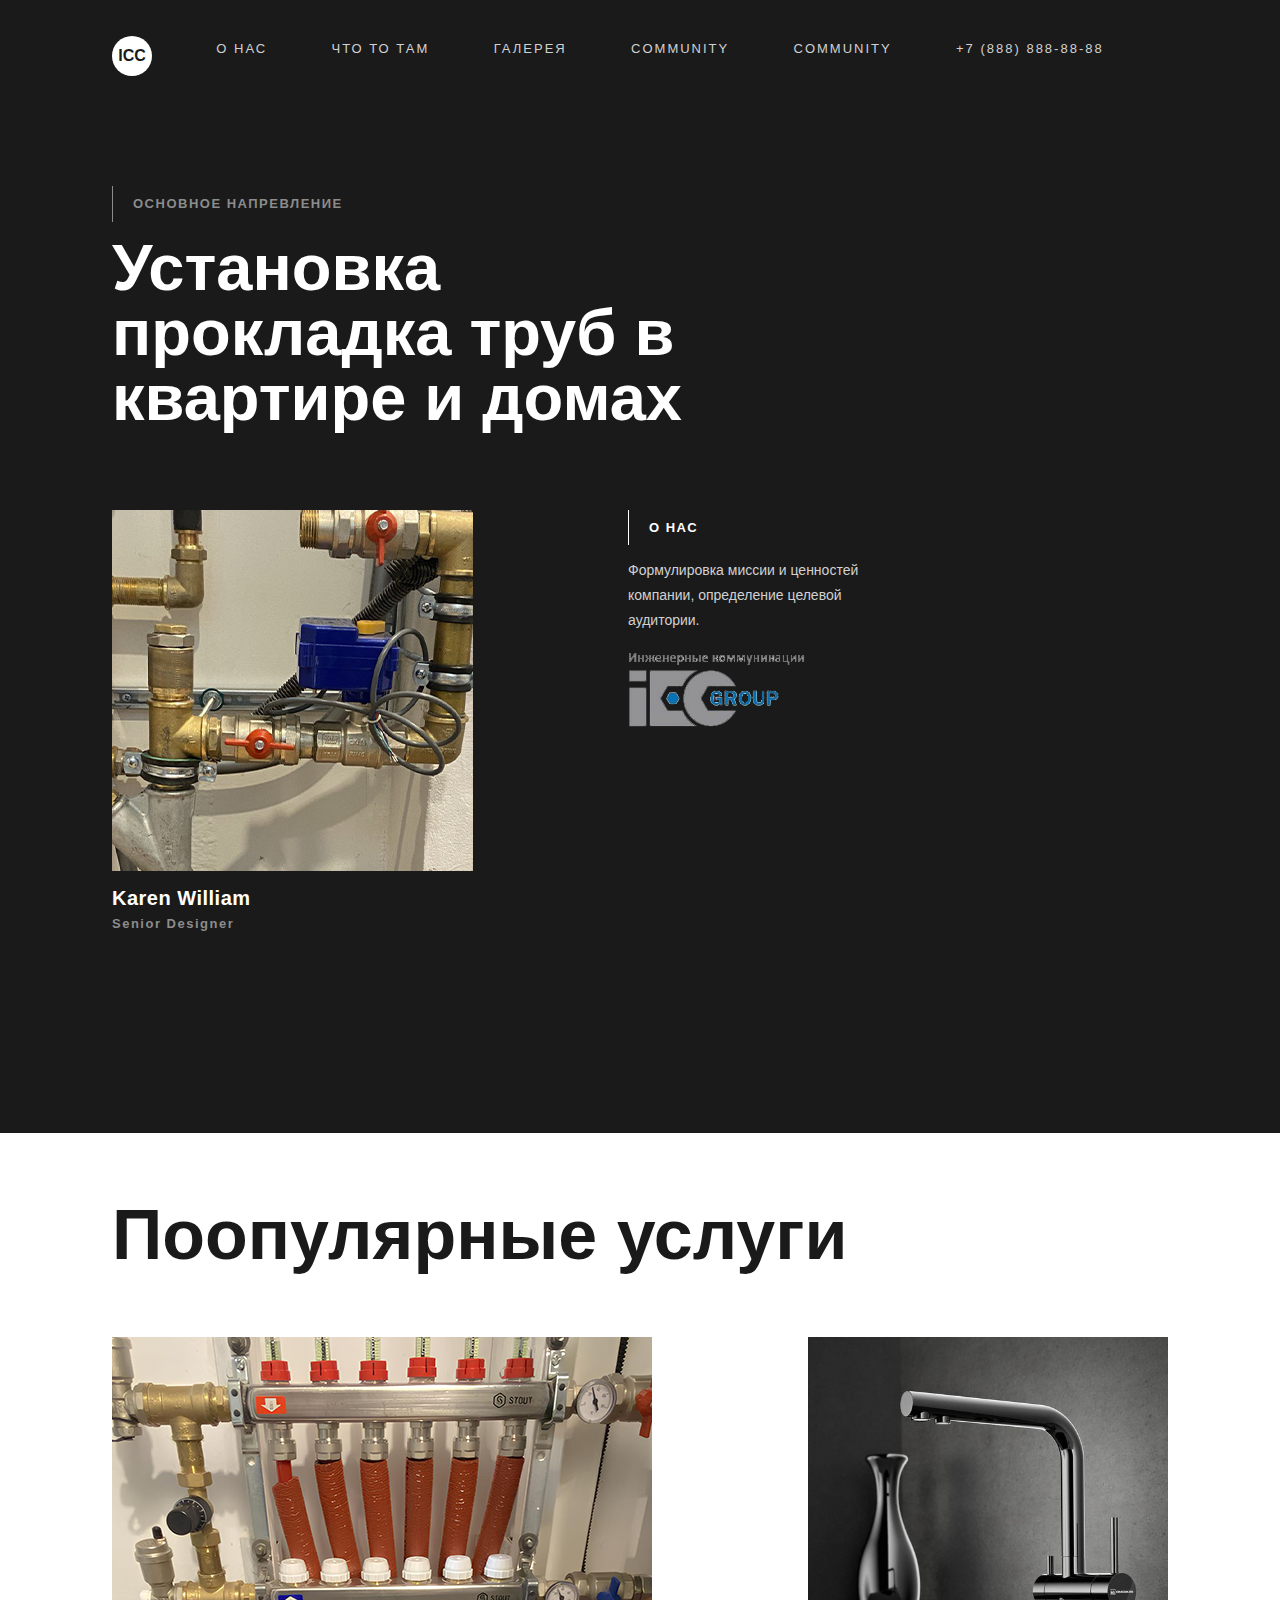
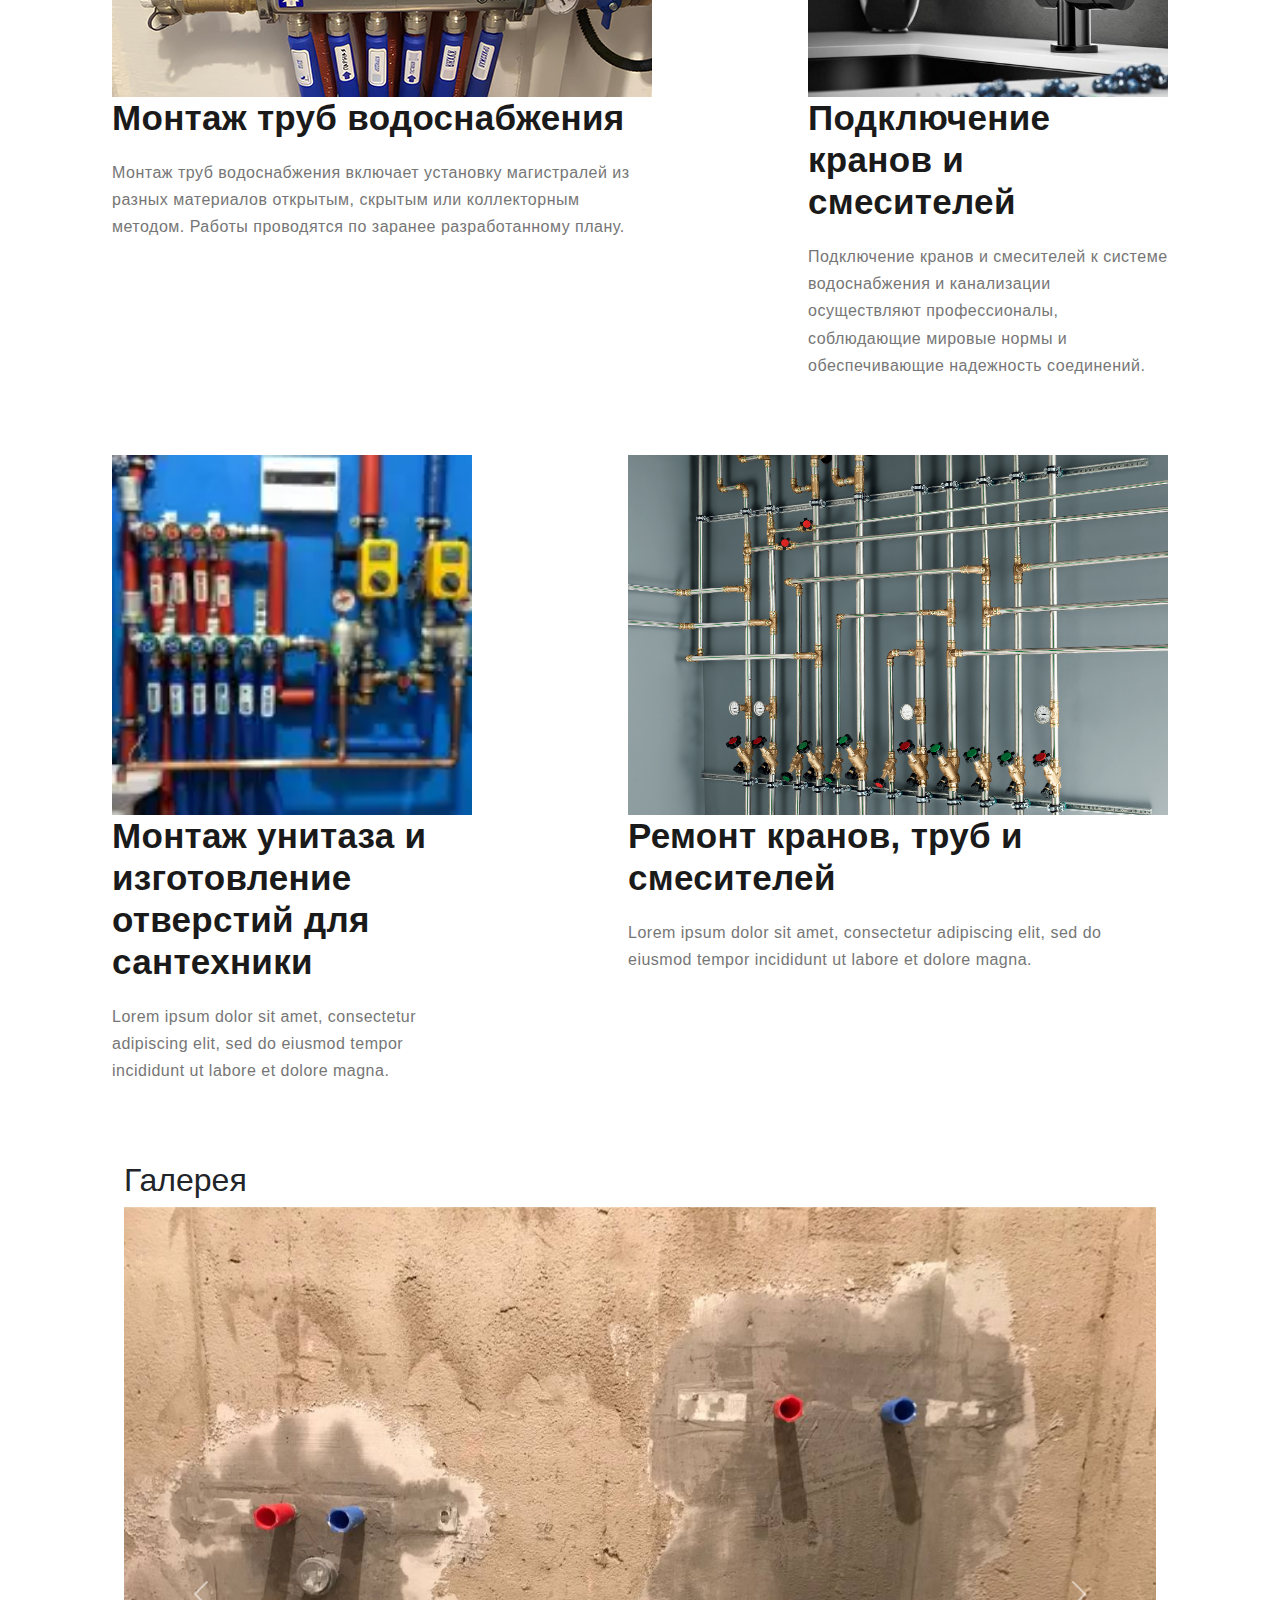
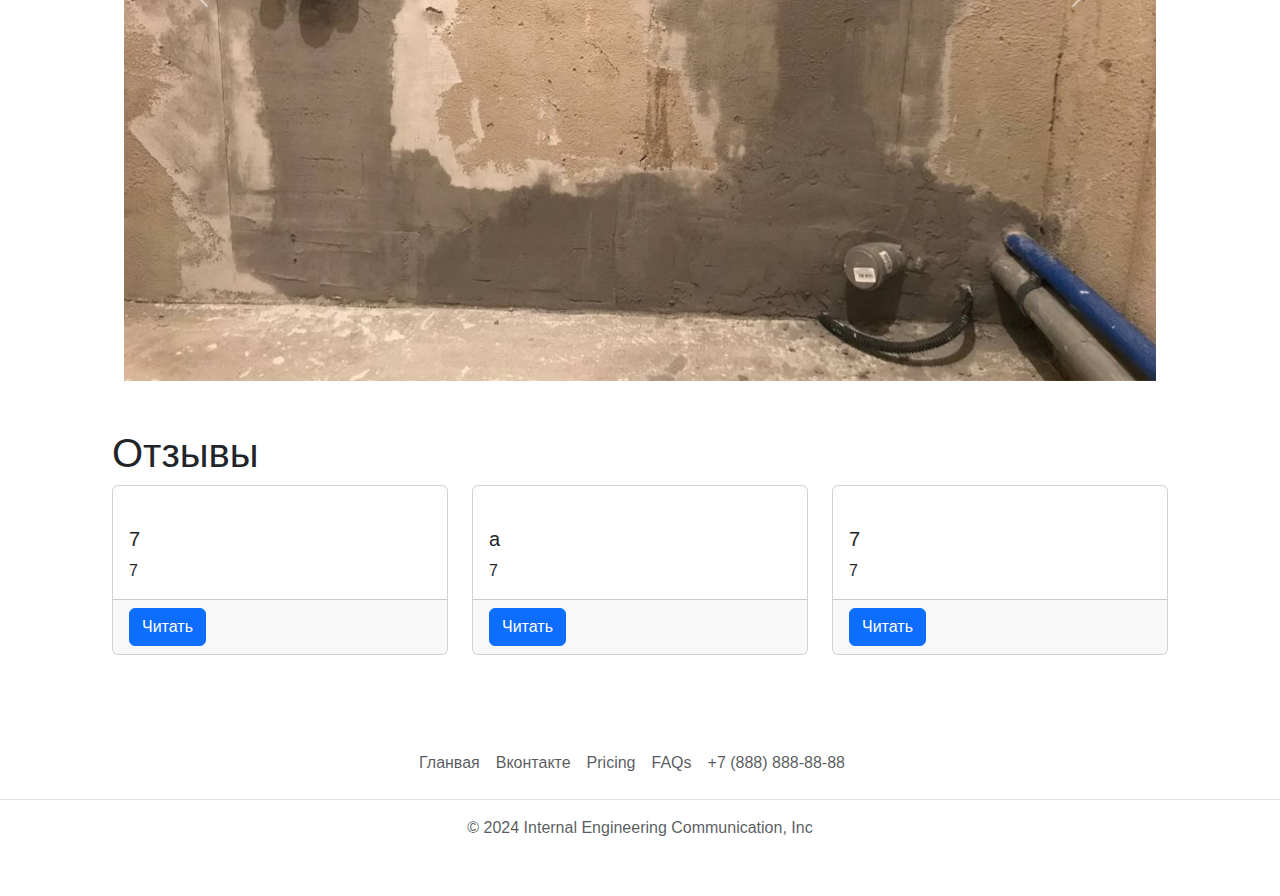
==== commit a80e1801: "FAQs update" ====
--- a/index.html
+++ b/index.html
@@ -29,7 +29,7 @@
             <a href="#">что то там</a>
           </li>
           <li class="nav-links">
-            <a href="gallery.html">Галерея</a>
+            <a href="#">Галерея</a>
           </li>
           <li class="nav-links">
             <a href="#">Community</a>
@@ -76,8 +76,7 @@
       <!-- Конец header -->
     </div>
   </header>
-  
-                  <!-- услуги -->
+                                  <!-- услуги -->
   <main class="main-content">
     <div class="container">
       <section class="exploler">
@@ -225,8 +224,7 @@
       <li class="nav-item"><a href="" class="nav-link px-2 text-muted">Гланвая</a></li>
       <li class="nav-item"><a href="" class="nav-link px-2 text-muted">Вконтакте</a> </li>
       <li class="nav-item"><a href="" class="nav-link px-2 text-muted">Pricing</a></li>
-      <li class="nav-item"><a href="" class="nav-link px-2 text-muted">FAQs</a></li>
-      <li class="nav-item"><a href="" class="nav-link px-2 text-muted">About</a></li>
+      <li class="nav-item"><a href="expoler.html" class="nav-link px-2 text-muted">FAQs</a></li>
       <li class="nav-item"><a href="" class="nav-link px-2 text-muted">+7 (888) 888-88-88 </li>
     </ul>
     <p class="text-center text-muted">© 2024 Internal Engineering Communication, Inc</p>
--- a/style.css
+++ b/style.css
@@ -504,4 +504,36 @@
   color: #ffffff;
  }
 
- + .expoler-header-subtitle-text {
+  display: inline-block;
+  border-left: 1px solid #8C8C8C;
+  padding: 8px 0 8px 20px;
+  color: #8C8C8C;
+  font-weight: bold;
+  text-transform: uppercase;
+  font-size: 25px;
+  letter-spacing: 1.5px;
+  margin-bottom: 13px;
+}
+
+.expoler-header-title {
+  margin-top: 110px;
+  margin-bottom: 80px;
+  position: relative;
+}
+
+.expoler-header-text{
+  color: #ffffff;
+ }
+
+ .expoler-about-subtitle-text {
+  display: inline-block;
+  border-left: 1px solid #fff;
+  padding: 8px 0 8px 20px;
+  color: #fff;
+  font-weight: bold;
+  text-transform: uppercase;
+  font-size: 15px;
+  letter-spacing: 1.5px;
+  margin-bottom: 13px;
+}